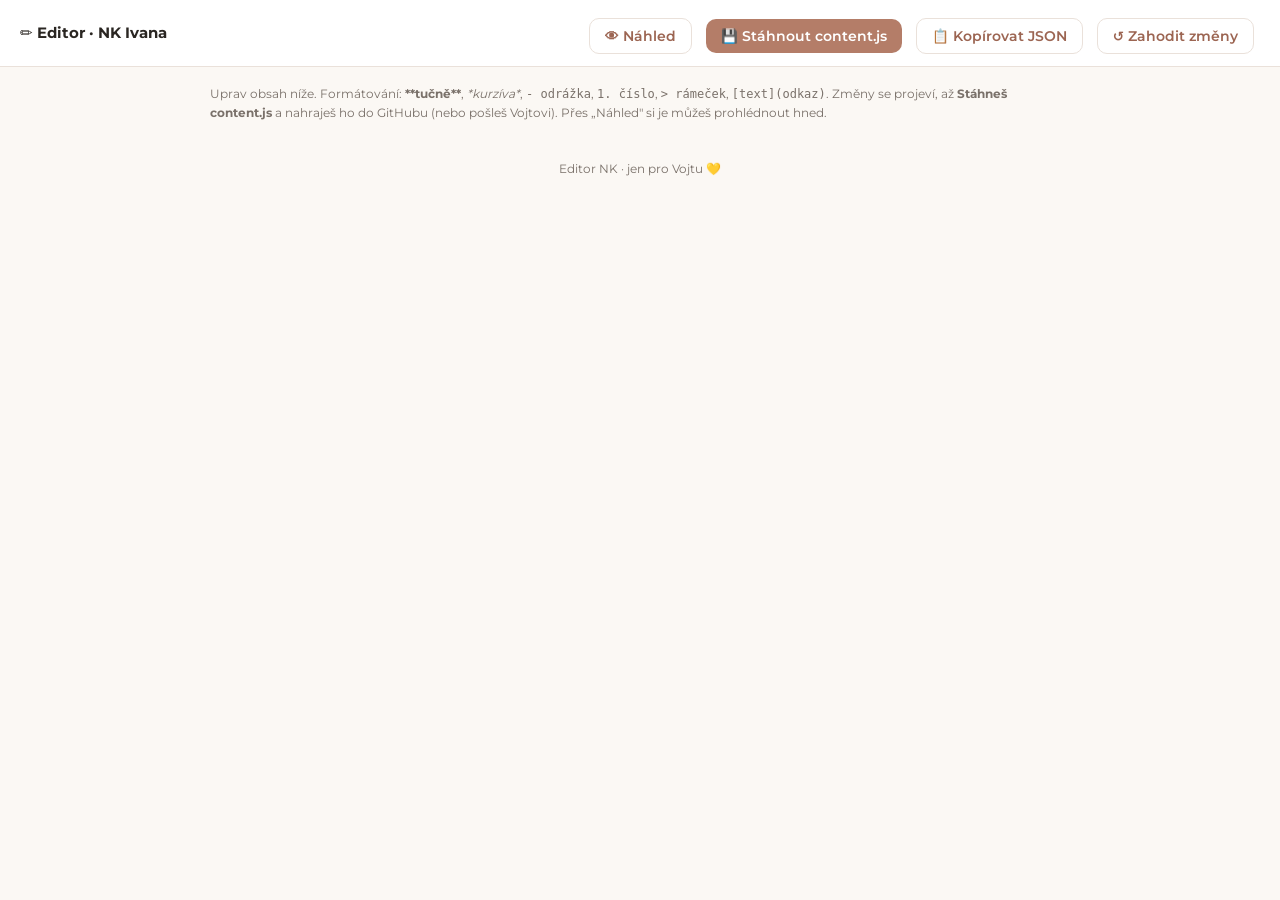
==== editor.html @ ec61531f "Light verze + editor (data-driven web)" ====
<!doctype html>
<html lang="cs">
<head>
<meta charset="utf-8">
<meta name="viewport" content="width=device-width,initial-scale=1">
<title>Editor – NK Ivana</title>
<link rel="stylesheet" href="styles.css">
</head>
<body>
<div class="ed-bar">
  <span class="ttl">✏️ Editor · NK Ivana</span>
  <button class="btn ghost" id="previewBtn">👁 Náhled</button>
  <button class="btn" id="downloadBtn">💾 Stáhnout content.js</button>
  <button class="btn ghost" id="copyBtn">📋 Kopírovat JSON</button>
  <button class="btn ghost" id="resetBtn">↺ Zahodit změny</button>
</div>
<div class="wrap" style="padding-top:16px">
  <p class="hint">Uprav obsah níže. Formátování: <b>**tučně**</b>, <i>*kurzíva*</i>, <code>- odrážka</code>, <code>1. číslo</code>, <code>&gt; rámeček</code>, <code>[text](odkaz)</code>. Změny se projeví, až <b>Stáhneš content.js</b> a nahraješ ho do GitHubu (nebo pošleš Vojtovi). Přes „Náhled" si je můžeš prohlédnout hned.</p>
  <div id="editor"></div>
  <div class="foot">Editor NK · jen pro Vojtu 💛</div>
</div>
<dialog id="prev">
  <div class="ed-bar"><span class="ttl">Náhled</span><button class="btn ghost" id="prevClose">Zavřít</button></div>
  <div id="prevBody" style="max-height:78vh;overflow:auto;padding:16px 4px"></div>
</dialog>
<script src="content.js"></script>
<script src="render.js"></script>
<script src="editor.js"></script>
</body>
</html>
---- styles.css ----
@font-face{font-family:'Mont';src:url([data-uri]) format('woff2');font-weight:400;font-display:swap}
@font-face{font-family:'Mont';src:url([data-uri]) format('woff2');font-weight:600;font-display:swap}
@font-face{font-family:'Mont';src:url([data-uri]) format('woff2');font-weight:700;font-display:swap}
:root{--paper:#FBF8F4;--card:#FFFFFF;--ink:#2A2622;--ink2:#7A716A;--rose:#B47D68;--rose-dk:#9C6552;--rose-tint:#F4E9E2;--line:#EAE1DA;--done:#6E8B6B;--done-tint:#EAF0E7;--shadow:0 1px 2px rgba(60,40,30,.04),0 6px 20px rgba(120,80,60,.06)}
*{box-sizing:border-box}
html{color-scheme:light}
body{margin:0;background:var(--paper);color:var(--ink);font-family:'Mont',system-ui,'Segoe UI',sans-serif;font-size:15px;line-height:1.55;-webkit-font-smoothing:antialiased}
a{color:var(--rose-dk);text-decoration:none}a:hover{text-decoration:underline}
.wrap{max-width:900px;margin:0 auto;padding:0 20px}
.top{position:sticky;top:0;z-index:20;background:rgba(251,248,244,.9);backdrop-filter:blur(8px);border-bottom:1px solid var(--line)}
.top-in{max-width:900px;margin:0 auto;padding:10px 20px;display:flex;align-items:center;gap:12px}
.logo{width:34px;height:34px;border-radius:8px;flex:0 0 auto}
.brand{font-weight:700;font-size:15px;letter-spacing:.2px}
.brand small{display:block;font-weight:600;font-size:11px;color:var(--ink2);letter-spacing:.3px}
.tabs{display:flex;gap:4px;overflow-x:auto;max-width:900px;margin:0 auto;padding:0 16px 10px}
.tab{flex:0 0 auto;border:none;background:none;color:var(--ink2);font-family:inherit;font-weight:600;font-size:13.5px;padding:8px 14px;border-radius:999px;cursor:pointer;white-space:nowrap}
.tab[aria-selected="true"]{background:var(--rose);color:#fff}
.panel{display:none;padding:26px 0 80px}
.panel.on{display:block;animation:fade .25s ease}
@keyframes fade{from{opacity:0;transform:translateY(4px)}to{opacity:1;transform:none}}
@media (prefers-reduced-motion:reduce){.panel.on{animation:none}}
h1{font-size:26px;line-height:1.15;margin:.2em 0 .1em;text-wrap:balance}
h2{font-size:19px;margin:1.6em 0 .5em}
h4{font-size:13.5px;margin:14px 0 4px;color:var(--rose-dk);text-transform:uppercase;letter-spacing:.06em}
.eyebrow{text-transform:uppercase;letter-spacing:.12em;font-size:11px;font-weight:600;color:var(--rose-dk)}
.lead{color:var(--ink2);font-size:15.5px;margin:.2em 0 1em}
.hero-logo{width:66px;height:66px;border-radius:14px;display:block;margin-bottom:10px}
.card{background:var(--card);border:1px solid var(--line);border-radius:14px;padding:16px 18px;box-shadow:var(--shadow);margin:12px 0}
.grid2{display:grid;grid-template-columns:1fr 1fr;gap:12px}
@media(max-width:620px){.grid2{grid-template-columns:1fr}}
.callout{background:var(--rose-tint);border-left:3px solid var(--rose);border-radius:0 10px 10px 0;padding:12px 14px;margin:10px 0;font-size:14px}
.muted{color:var(--ink2)}
.btn{display:inline-block;background:var(--rose);color:#fff;font-weight:600;font-size:13.5px;padding:9px 15px;border-radius:10px;margin:6px 6px 0 0;cursor:pointer;border:none;font-family:inherit}
.btn:hover{background:var(--rose-dk);text-decoration:none}
.btn.ghost{background:transparent;color:var(--rose-dk);border:1px solid var(--line)}
.tiles{display:grid;grid-template-columns:1fr 1fr 1fr;gap:10px;margin-top:10px}
@media(max-width:620px){.tiles{grid-template-columns:1fr}}
.tile{display:block;background:var(--card);border:1px solid var(--line);border-radius:12px;padding:14px;box-shadow:var(--shadow)}
.tile b{display:block;margin-bottom:2px}.tile span{font-size:12.5px;color:var(--ink2)}
.progress{position:sticky;top:98px;z-index:10;background:rgba(251,248,244,.94);backdrop-filter:blur(6px);padding:10px 0 12px;margin-bottom:6px}
.pbar{height:8px;background:var(--line);border-radius:99px;overflow:hidden}
.pbar i{display:block;height:100%;width:0;background:var(--rose);border-radius:99px;transition:width .35s ease}
.pmeta{display:flex;justify-content:space-between;font-size:12.5px;color:var(--ink2);margin-bottom:6px}
.pmeta b{color:var(--ink);font-variant-numeric:tabular-nums}
.week{border:1px solid var(--line);border-radius:14px;background:var(--card);margin:12px 0;overflow:hidden;box-shadow:var(--shadow)}
.week-h{width:100%;display:flex;align-items:center;justify-content:space-between;gap:12px;background:none;border:none;cursor:pointer;padding:14px 16px;font-family:inherit;color:var(--ink);text-align:left}
.week-name{font-weight:700;font-size:15px;display:block}
.week-sub{font-size:12.5px;color:var(--ink2)}
.week-meta{display:flex;align-items:center;gap:10px;flex:0 0 auto}
.wk-count{font-size:12px;font-weight:600;color:var(--rose-dk);background:var(--rose-tint);padding:3px 9px;border-radius:99px;font-variant-numeric:tabular-nums}
.chev{color:var(--ink2);transition:transform .2s}
.week-h[aria-expanded="true"] .chev{transform:rotate(180deg)}
.week-body{padding:0 14px 12px;display:flex;flex-direction:column;gap:10px}
.day{border:1px solid var(--line);border-radius:12px;padding:13px 14px;background:var(--paper)}
.day.done{border-color:var(--done);background:var(--done-tint)}
.day-top{display:flex;align-items:center;gap:10px}
.dow{font-weight:700;font-size:12px;color:var(--rose-dk);background:var(--rose-tint);padding:3px 9px;border-radius:7px;white-space:nowrap}
.day.done .dow{color:var(--done);background:transparent;border:1px solid var(--done)}
.day-title{font-size:14.5px;font-weight:600;margin:0;flex:1}
.donepill{display:flex;align-items:center;gap:6px;font-size:12.5px;font-weight:600;color:var(--ink2);cursor:pointer;flex:0 0 auto;user-select:none}
.donepill input{accent-color:var(--done);width:16px;height:16px}
.day.done .donepill{color:var(--done)}
.goal{font-size:13.5px;margin:9px 0 6px}
.goal .k{display:inline-block;font-size:10.5px;font-weight:700;text-transform:uppercase;letter-spacing:.08em;color:var(--rose-dk);margin-right:5px}
.pblink{font-weight:600;white-space:nowrap}
.steps{list-style:none;margin:6px 0;padding:0;display:flex;flex-direction:column;gap:5px}
.chk{display:flex;gap:9px;align-items:flex-start;font-size:13.5px;cursor:pointer}
.chk input{margin-top:3px;accent-color:var(--rose);width:15px;height:15px;flex:0 0 auto}
.chk input:checked+span{color:var(--ink2);text-decoration:line-through}
.outwrap{margin-top:9px}
.lbl{display:block;font-size:11px;font-weight:600;text-transform:uppercase;letter-spacing:.08em;color:var(--ink2);margin-bottom:4px}
textarea.out{width:100%;border:1px solid var(--line);border-radius:9px;background:var(--card);color:var(--ink);font-family:inherit;font-size:13.5px;padding:8px 10px;resize:vertical}
textarea.out:focus{outline:2px solid var(--rose);outline-offset:1px;border-color:transparent}
.deliver{font-size:12px;color:var(--ink2);margin:6px 0 0}
.pb{scroll-margin-top:150px;background:var(--card);border:1px solid var(--line);border-radius:14px;padding:16px 18px;margin:12px 0;box-shadow:var(--shadow)}
.pb-h{font-size:17px;margin:0 0 6px}
.pb .qh,.pb p{font-size:13.5px}
.pb ul,.pb ol{margin:4px 0;padding-left:20px}.pb li{margin:3px 0;font-size:13.5px}
.pbnav{display:flex;flex-wrap:wrap;gap:6px;margin:6px 0 4px}
.pbnav a{font-size:12.5px;background:var(--rose-tint);color:var(--rose-dk);padding:5px 10px;border-radius:99px;font-weight:600}
.pbnav a:hover{text-decoration:none;background:var(--rose);color:#fff}
#outbox{width:100%;min-height:280px;border:1px solid var(--line);border-radius:12px;background:var(--card);color:var(--ink);font-family:'Mont',monospace;font-size:13px;line-height:1.5;padding:14px;resize:vertical}
.toast{position:fixed;bottom:22px;left:50%;transform:translateX(-50%) translateY(20px);background:var(--ink);color:var(--paper);padding:10px 18px;border-radius:99px;font-size:13.5px;font-weight:600;opacity:0;transition:.3s;pointer-events:none;z-index:50}
.toast.show{opacity:1;transform:translateX(-50%) translateY(0)}
.foot{color:var(--ink2);font-size:12px;text-align:center;padding:30px 0}
/* editor */
.ed-bar{position:sticky;top:0;z-index:30;background:var(--card);border-bottom:1px solid var(--line);padding:12px 20px;display:flex;flex-wrap:wrap;gap:8px;align-items:center}
.ed-bar .ttl{font-weight:700;margin-right:auto}
.ed-sec{background:var(--card);border:1px solid var(--line);border-radius:12px;margin:12px 0;box-shadow:var(--shadow);overflow:hidden}
.ed-sec>summary{cursor:pointer;padding:12px 16px;font-weight:700;list-style:none}
.ed-sec>summary::-webkit-details-marker{display:none}
.ed-sec[open]>summary{border-bottom:1px solid var(--line)}
.ed-body{padding:14px 16px}
.fld{margin:10px 0}
.fld label{display:block;font-size:11px;font-weight:600;text-transform:uppercase;letter-spacing:.06em;color:var(--ink2);margin-bottom:4px}
.fld input,.fld textarea,.fld select{width:100%;border:1px solid var(--line);border-radius:8px;padding:8px 10px;font-family:inherit;font-size:14px;background:var(--paper);color:var(--ink)}
.fld textarea{resize:vertical;min-height:60px}
.ed-day{border:1px solid var(--line);border-radius:10px;padding:12px;margin:10px 0;background:var(--paper)}
.ed-day .row{display:flex;gap:8px;flex-wrap:wrap}.ed-day .row>*{flex:1;min-width:120px}
.ed-week{border:1px solid var(--line);border-radius:12px;padding:12px;margin:12px 0}
.ed-actions{display:flex;gap:8px;flex-wrap:wrap;margin-top:8px}
.mini{font-size:12px;padding:5px 10px;border-radius:8px;border:1px solid var(--line);background:var(--paper);color:var(--rose-dk);cursor:pointer;font-family:inherit;font-weight:600}
.mini.del{color:#a3462f}
.hint{font-size:12px;color:var(--ink2);margin:2px 0 8px}
dialog{border:none;border-radius:16px;padding:0;max-width:820px;width:92%;box-shadow:0 20px 60px rgba(0,0,0,.3)}
dialog::backdrop{background:rgba(40,30,25,.45)}
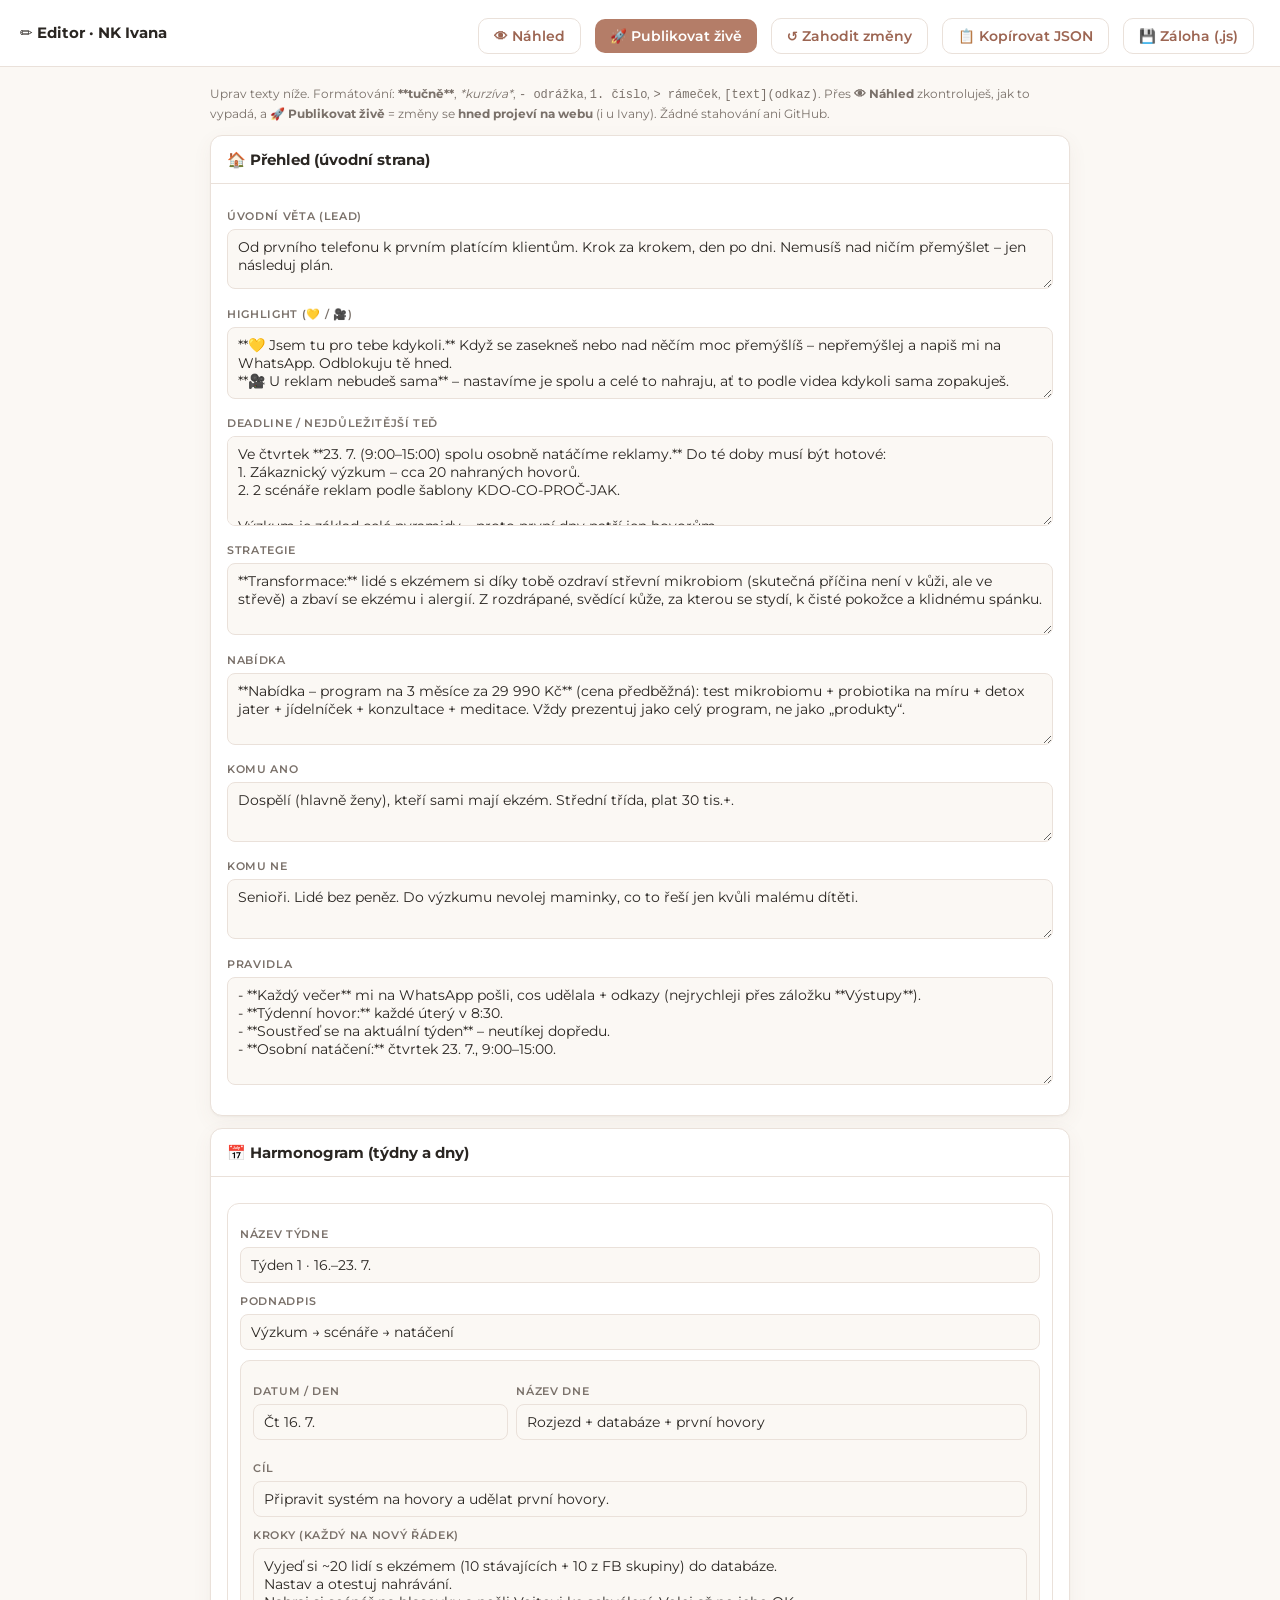
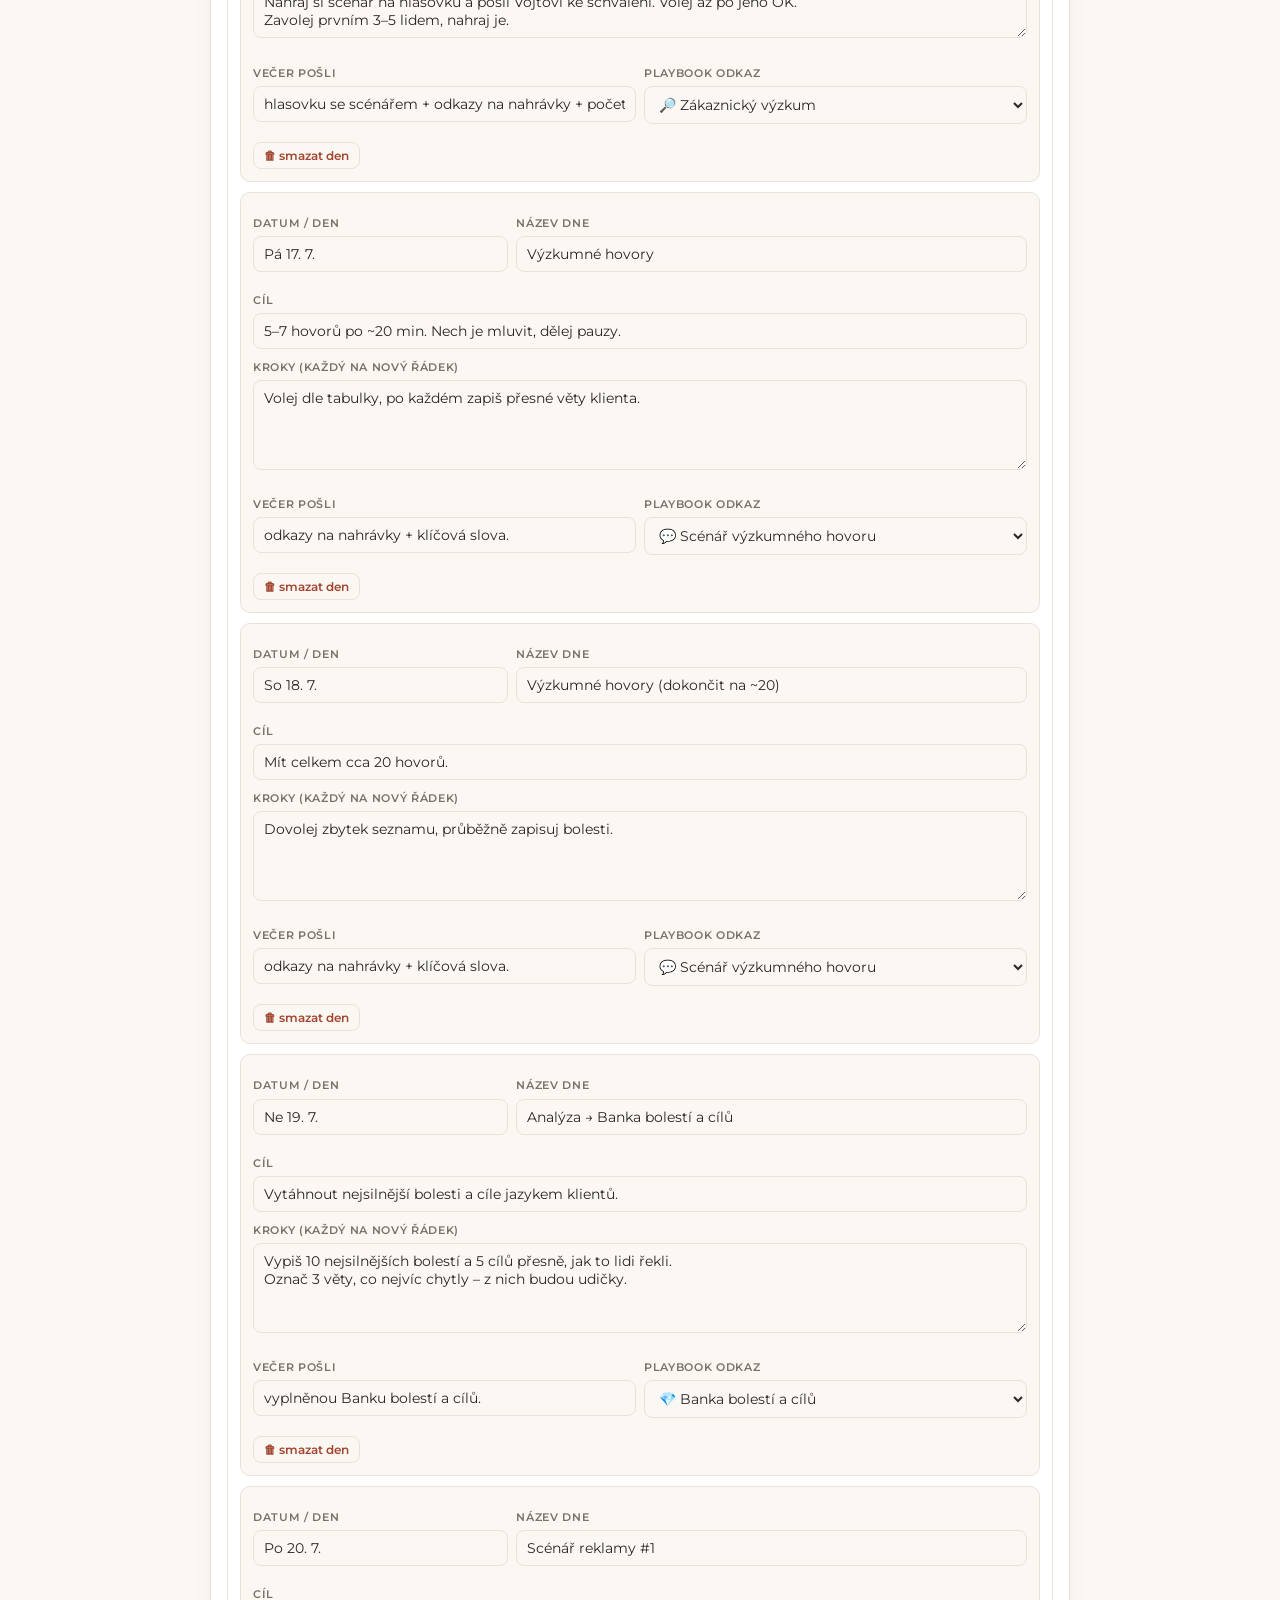
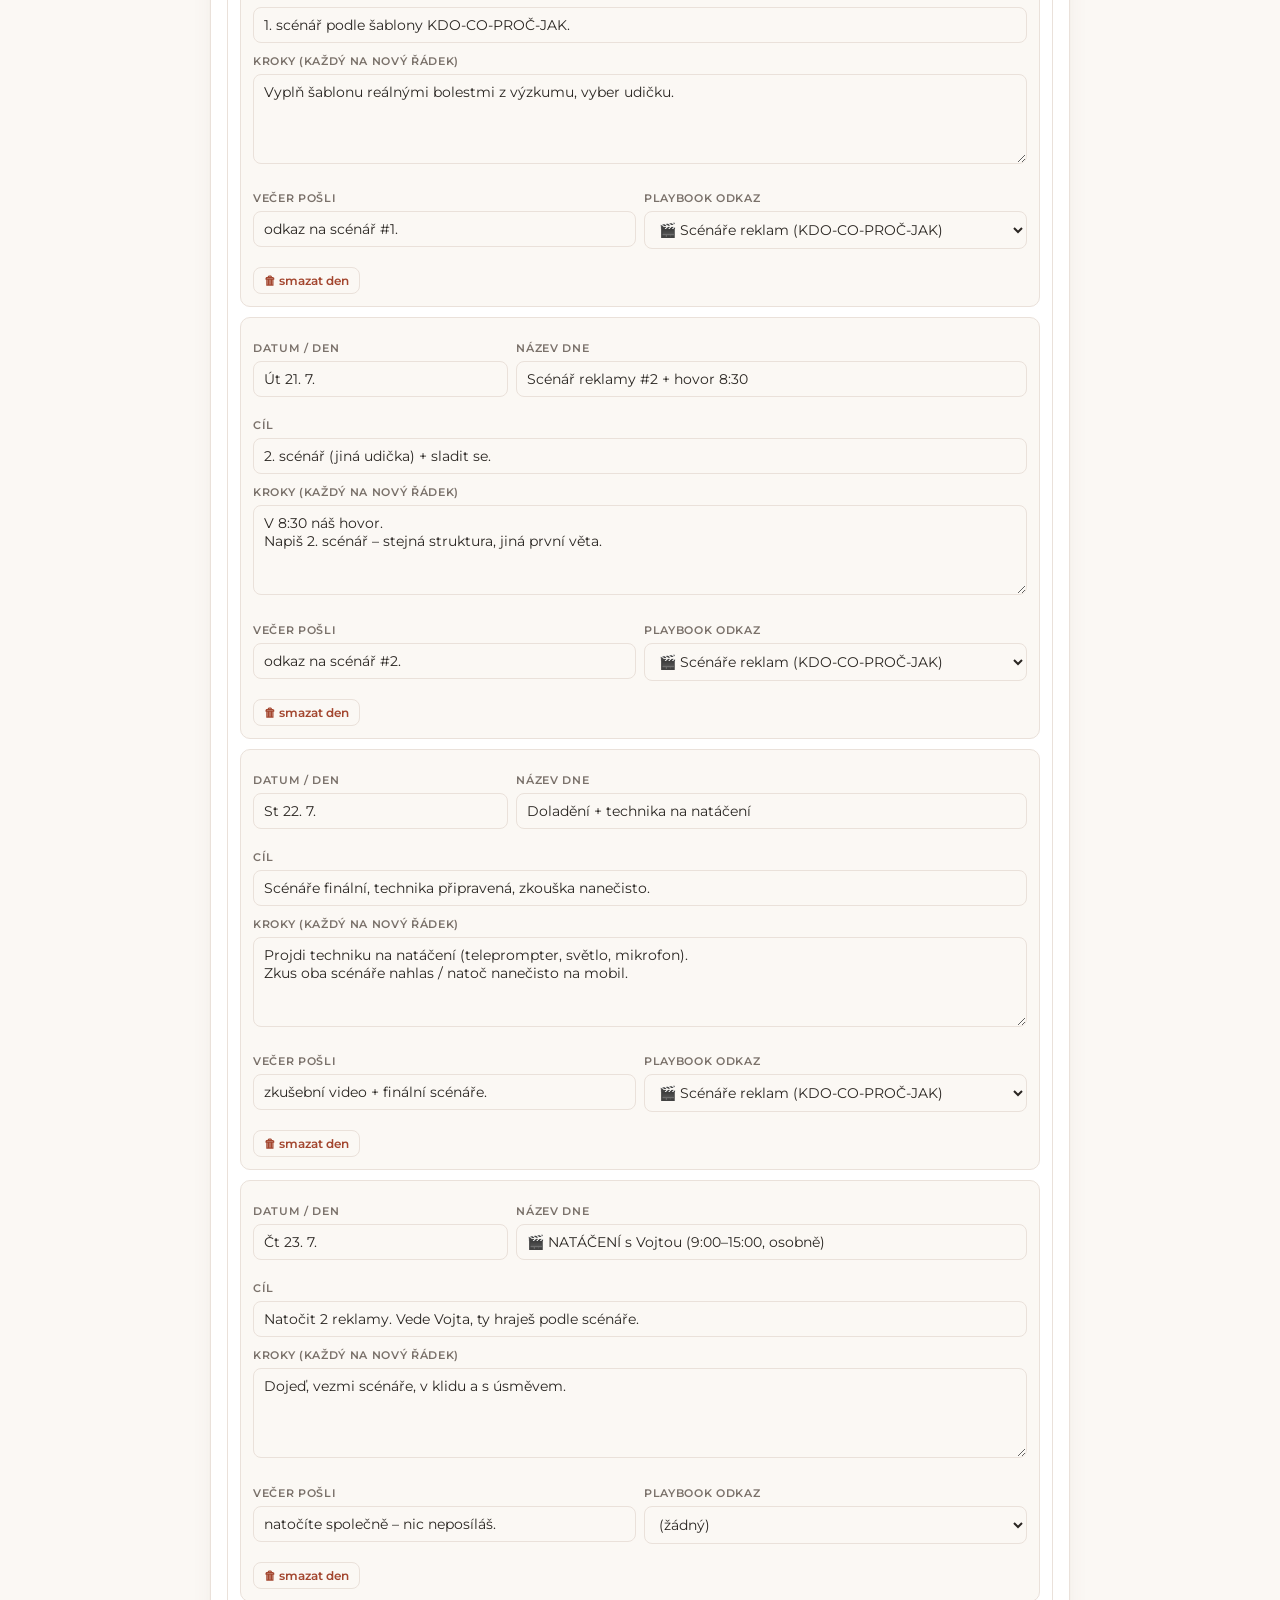
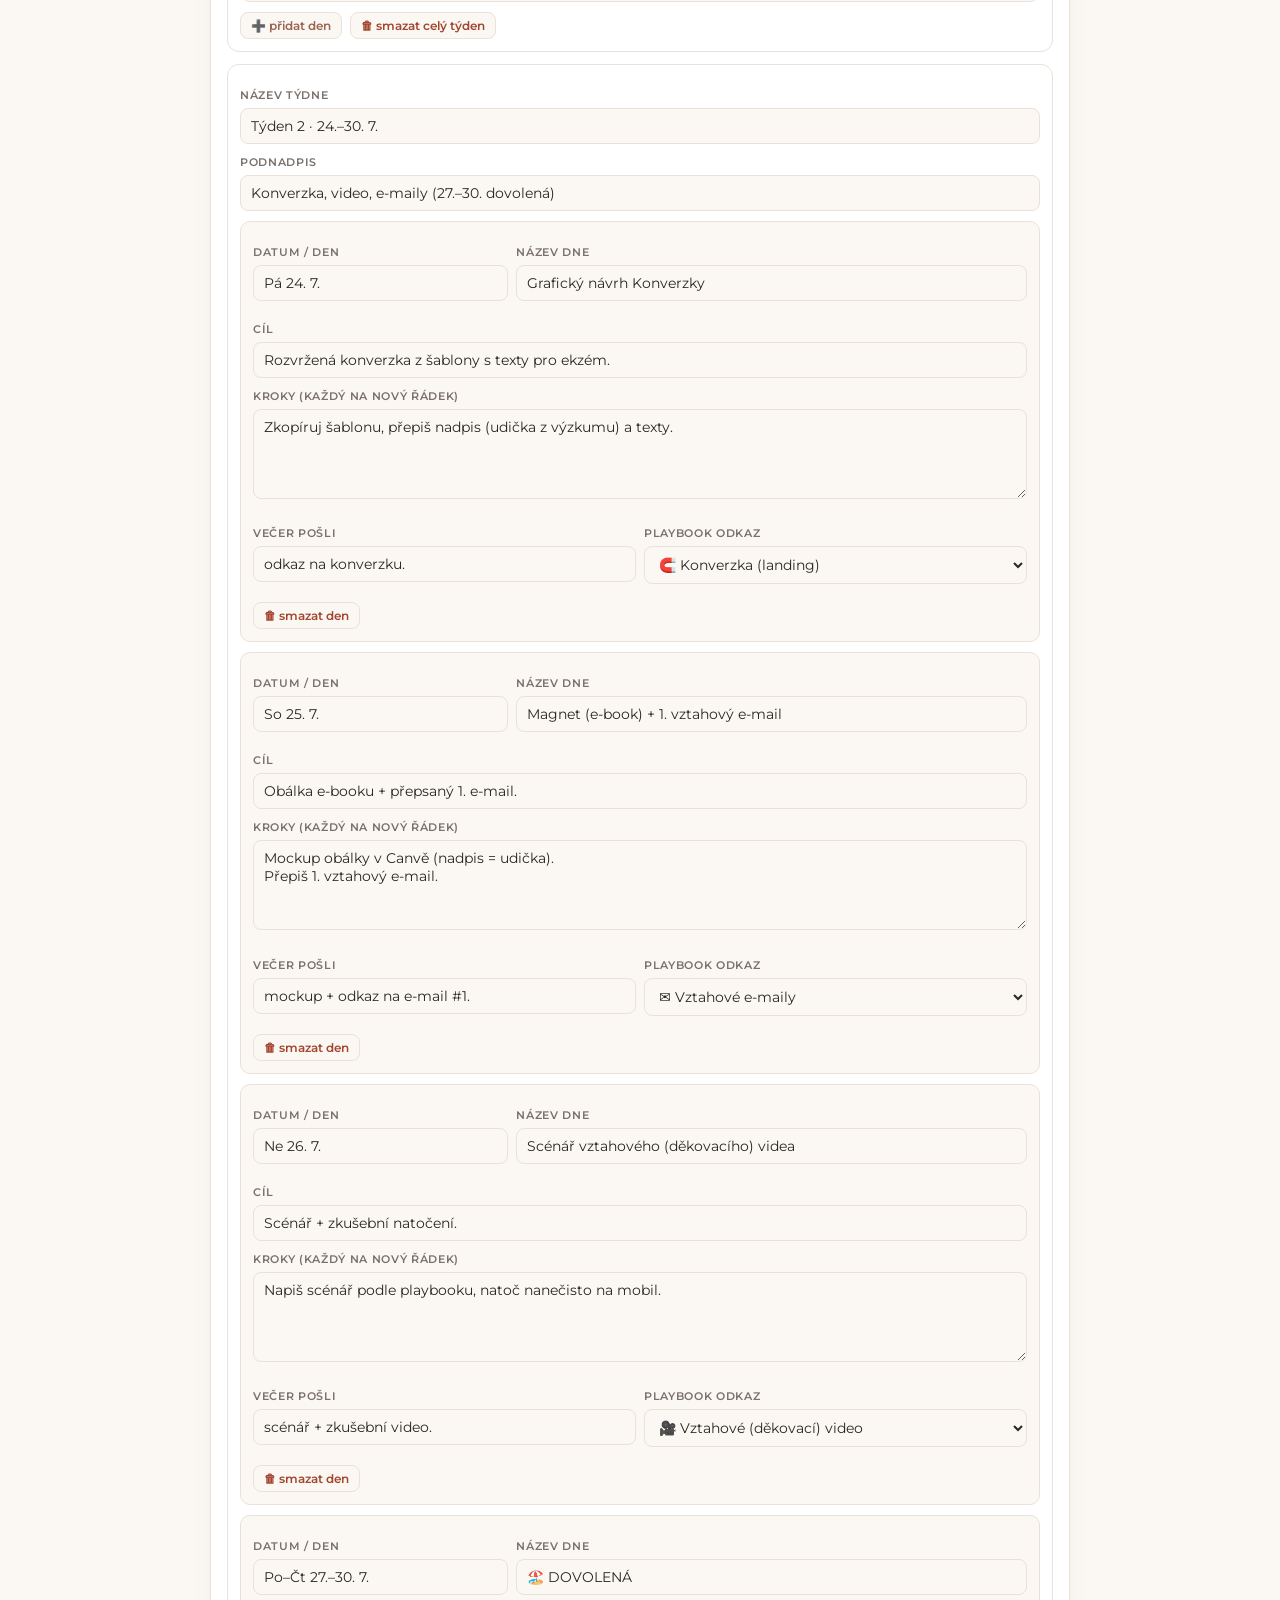
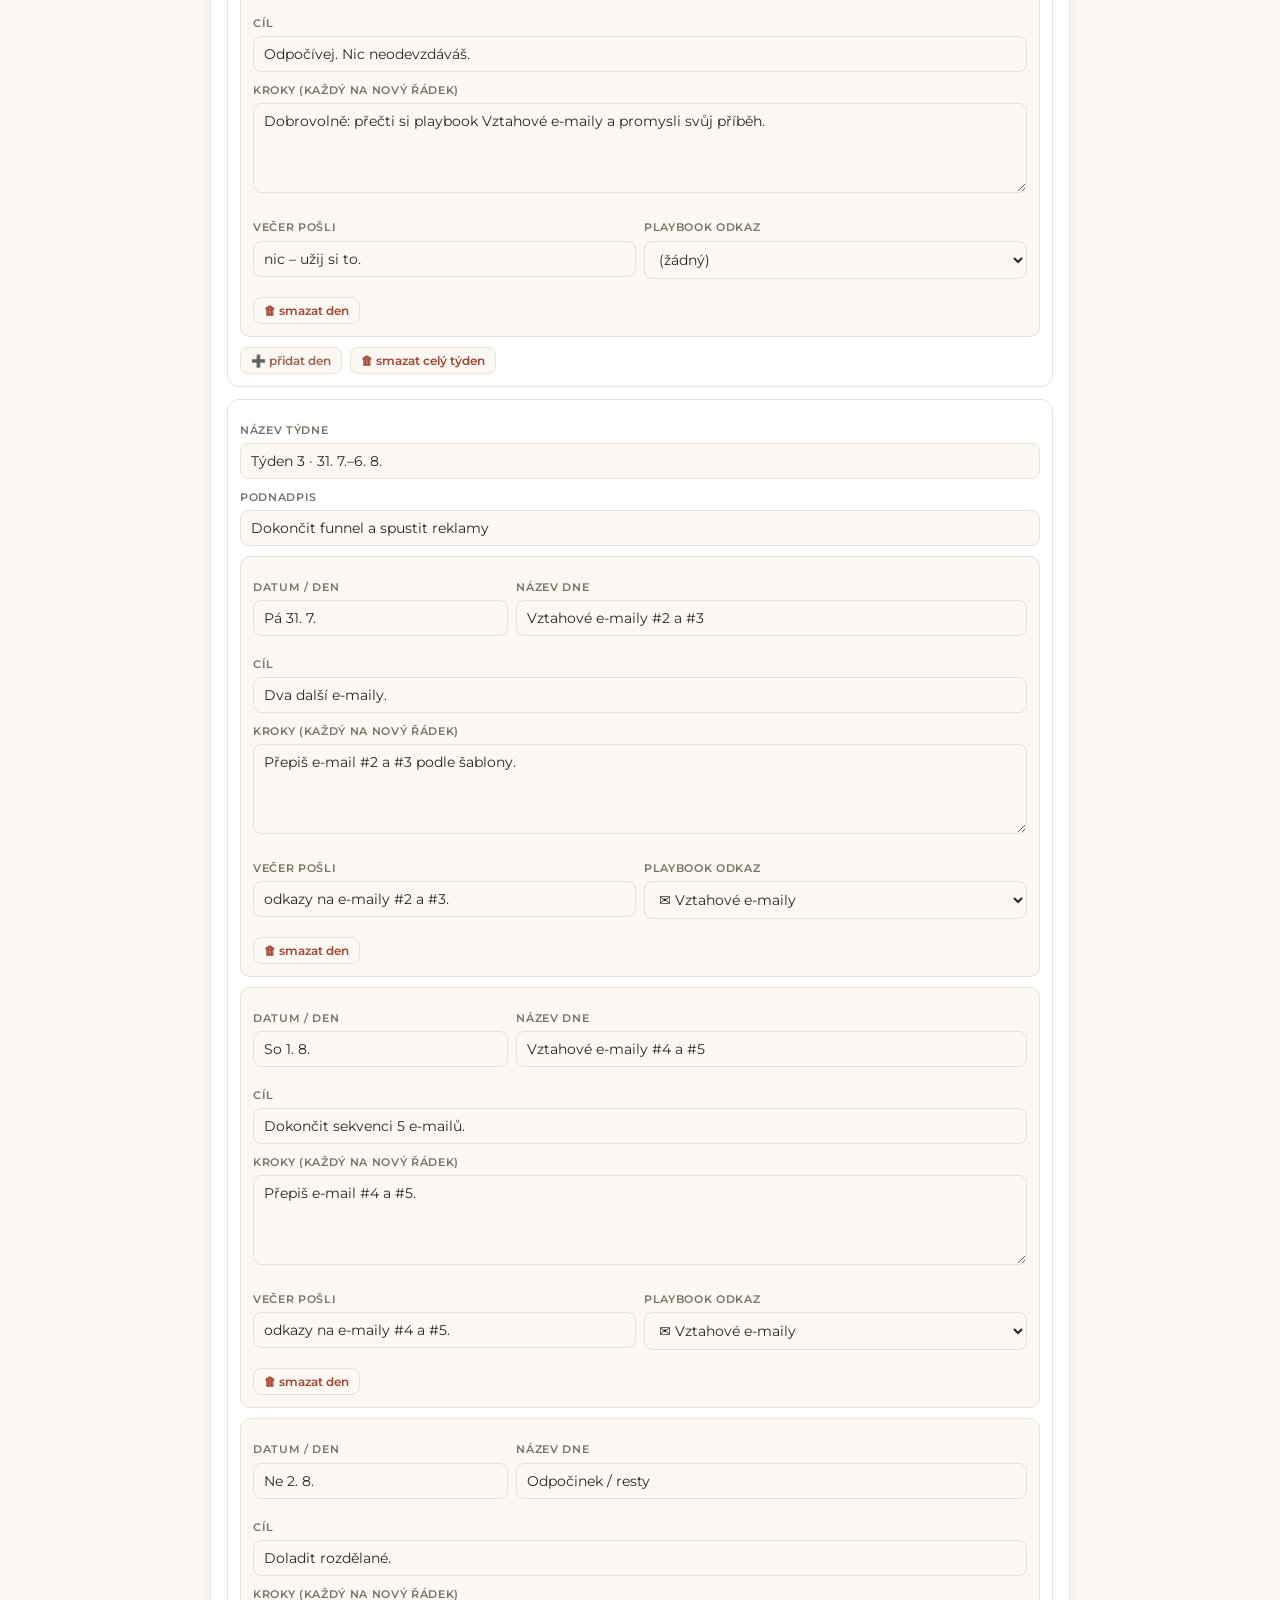
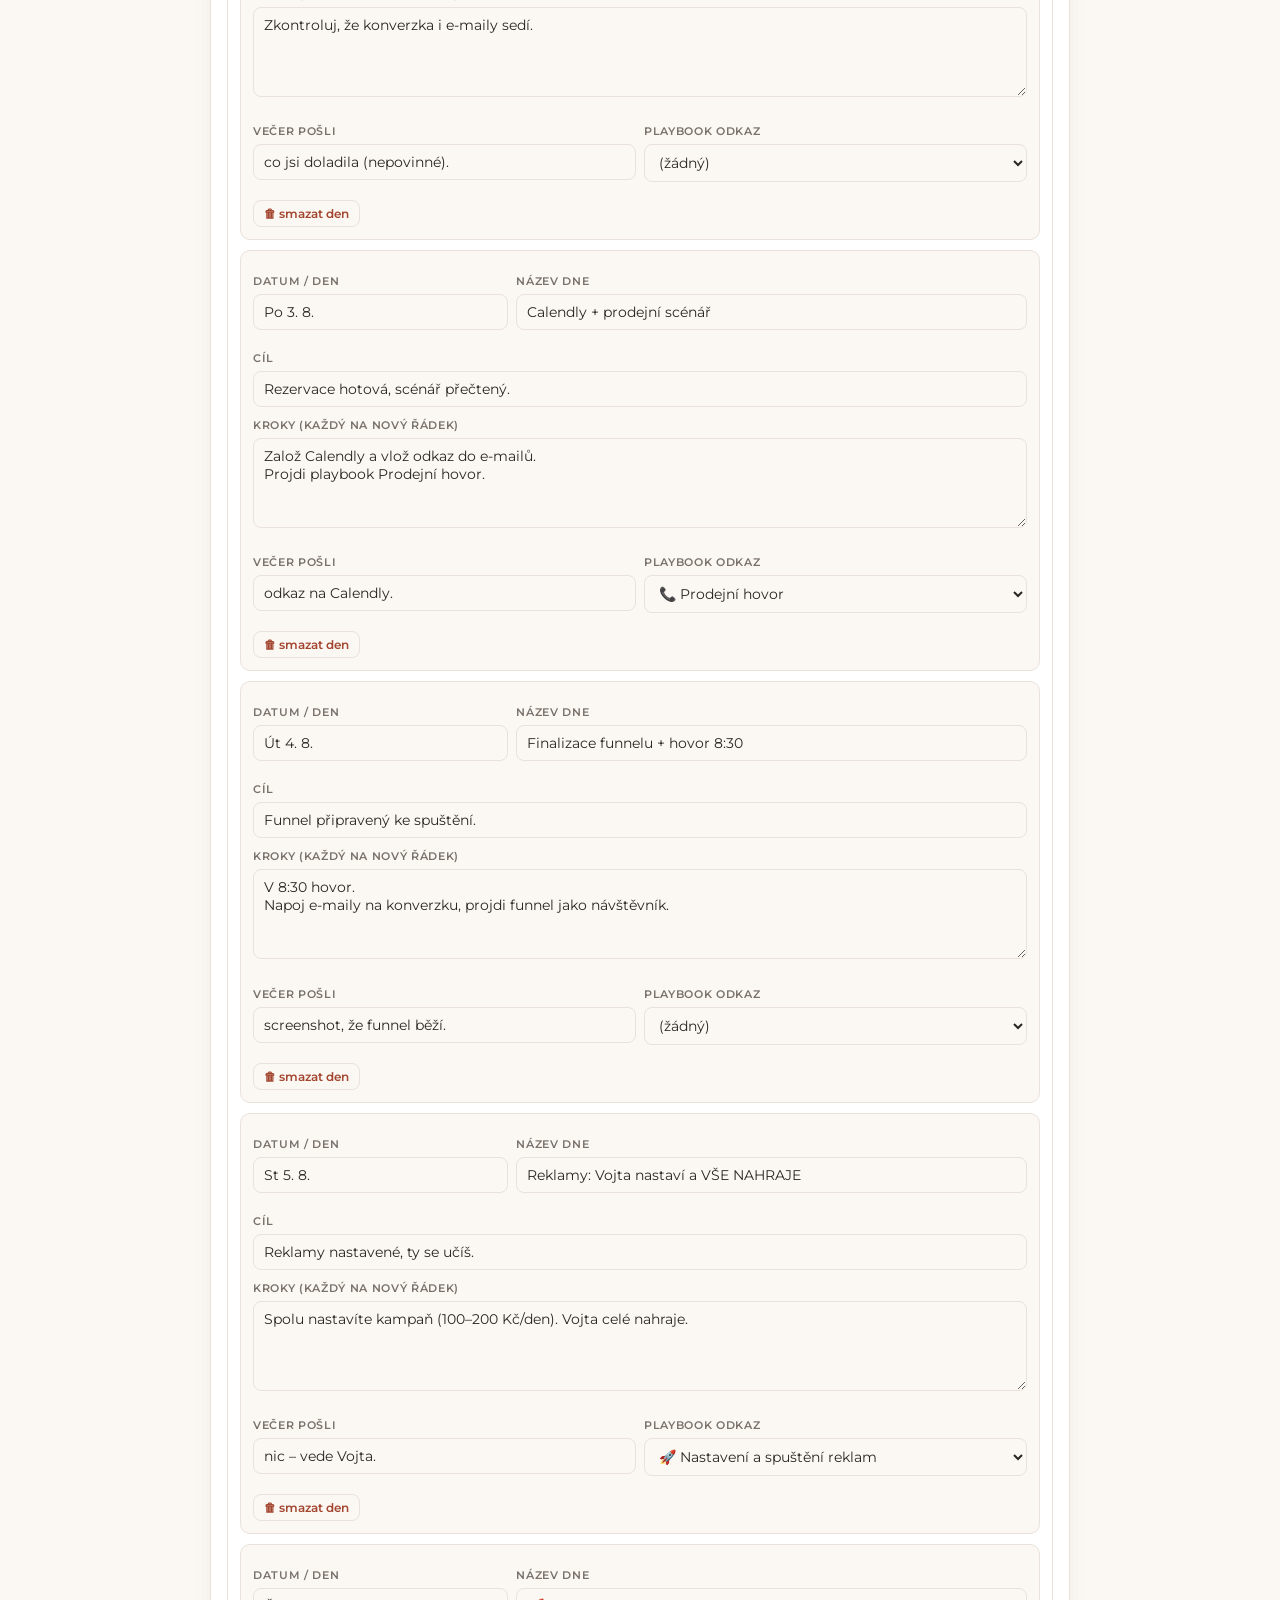
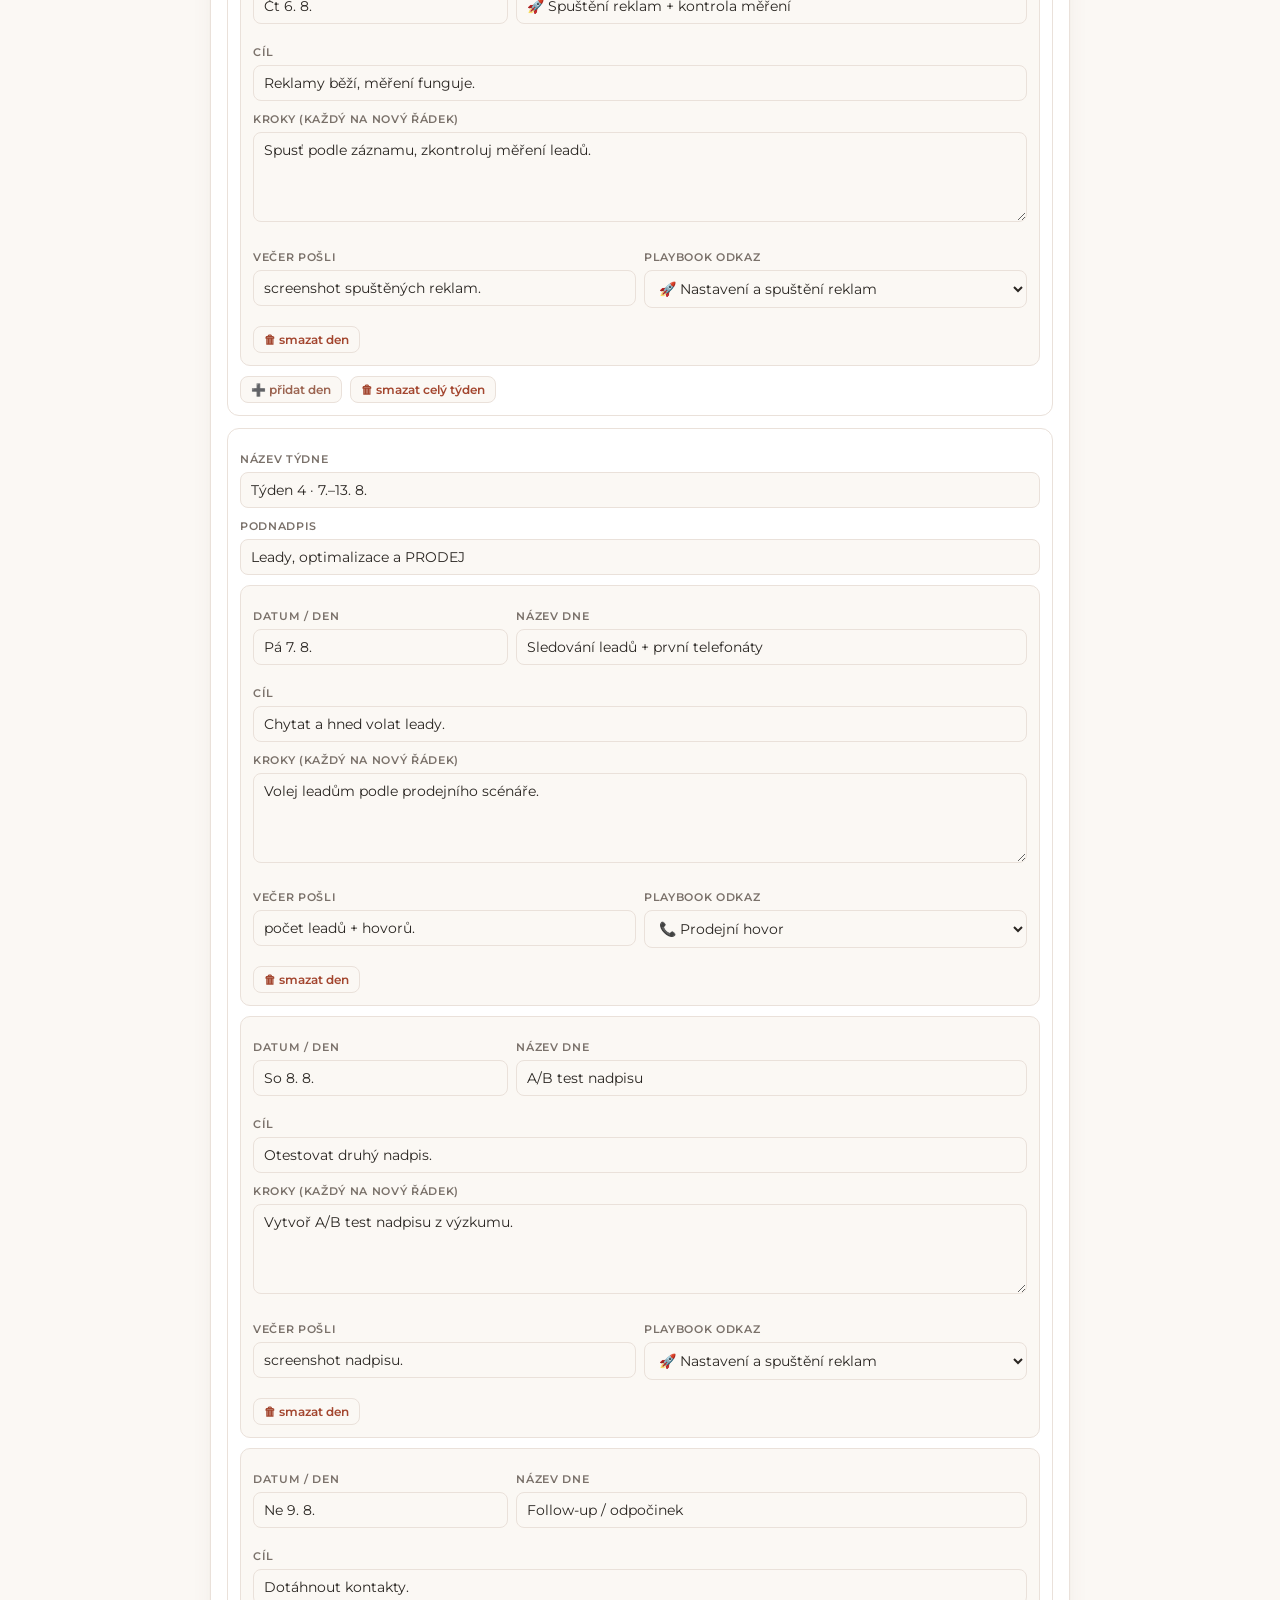
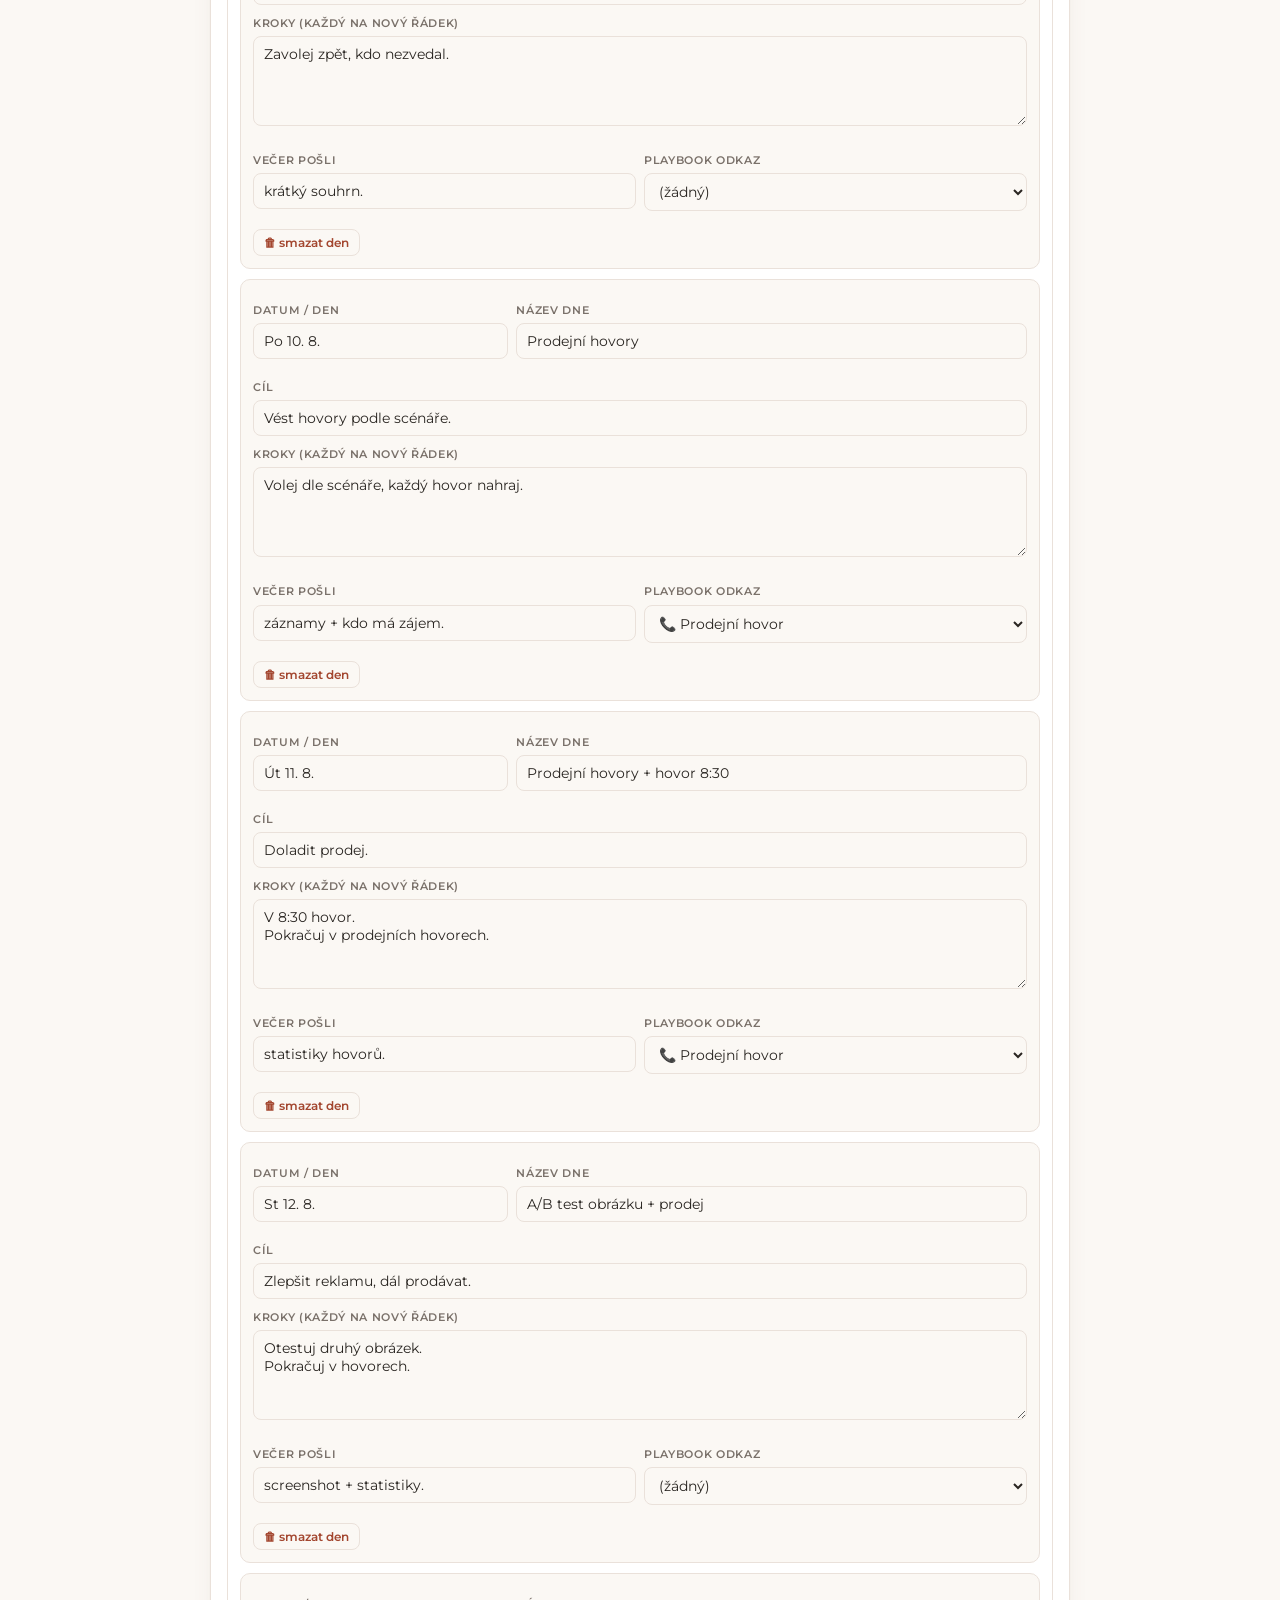
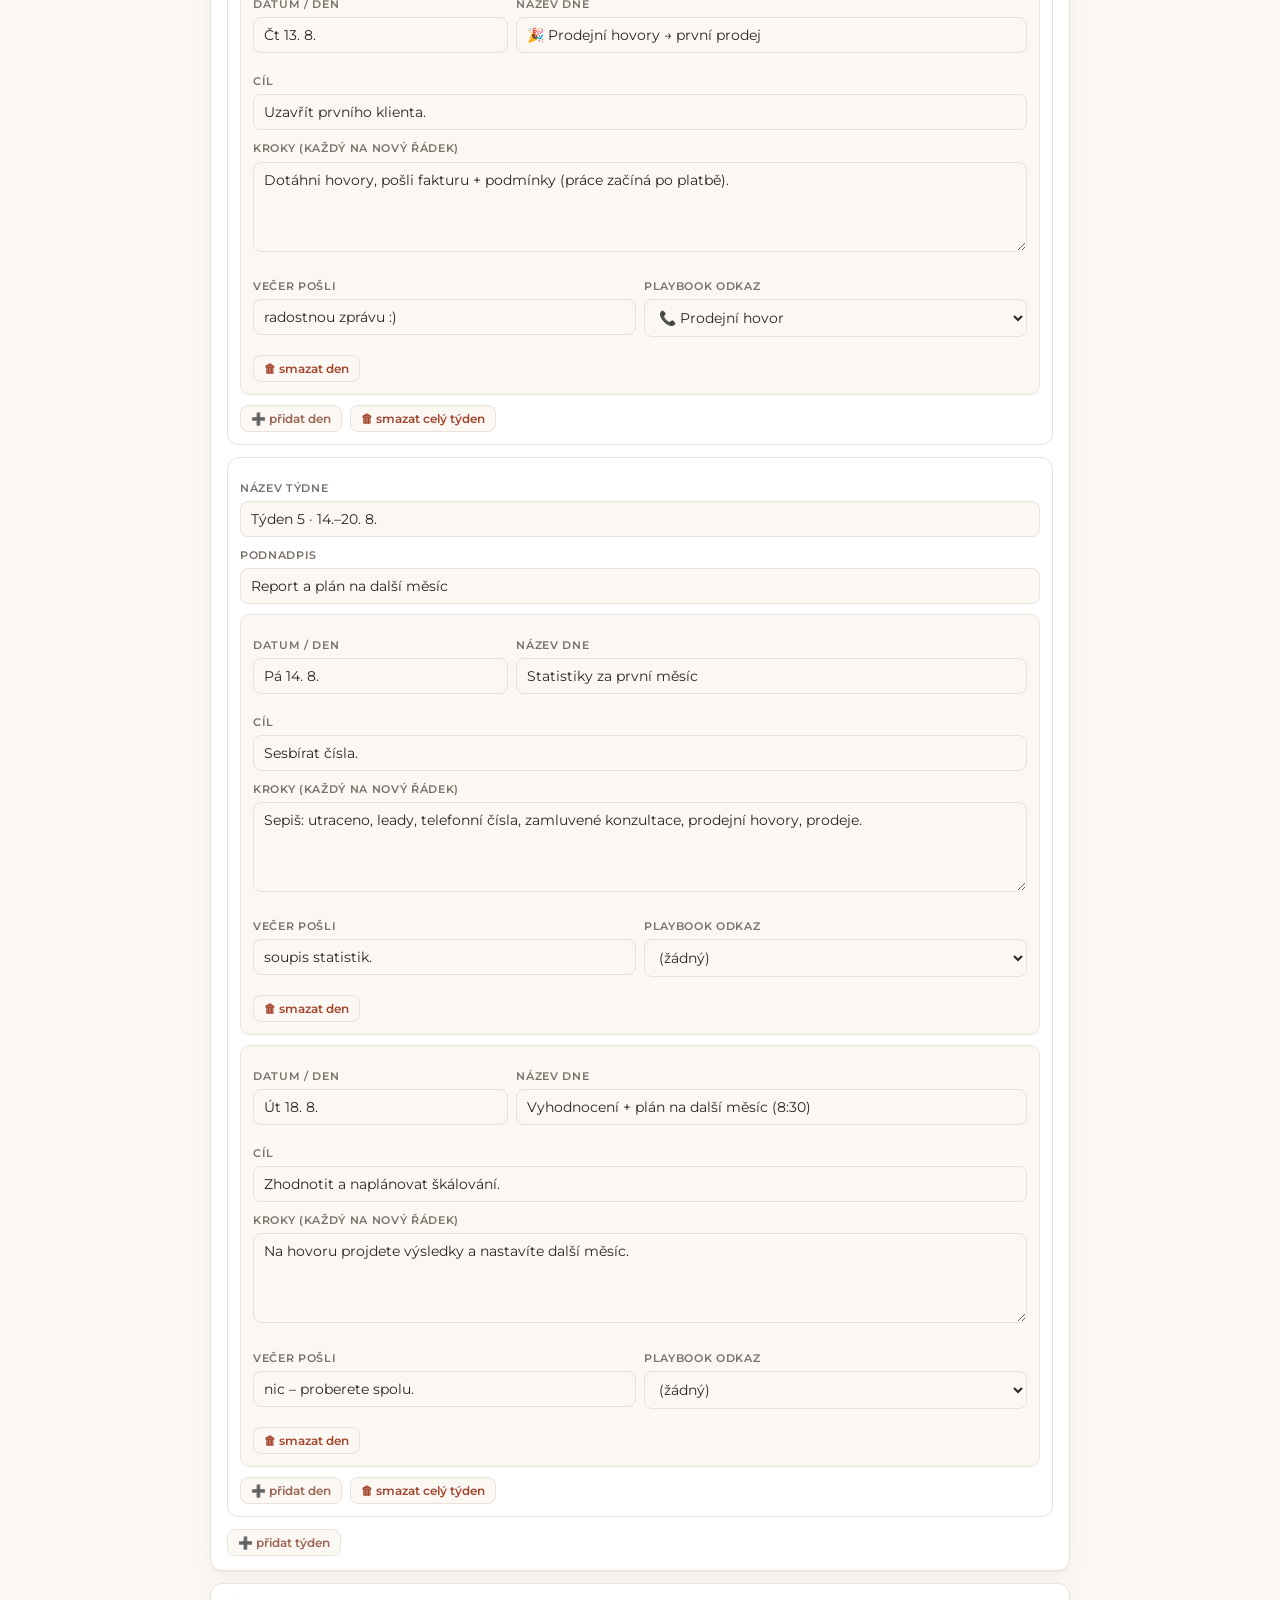
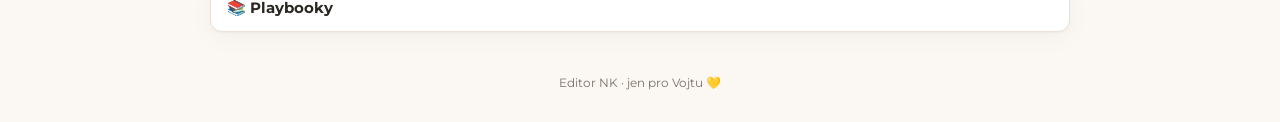
==== commit cf03f40f: "Supabase napojení: živý editor (Publikovat) + sdílená data (Ivana↔Vojta)" ====
--- a/editor.html
+++ b/editor.html
@@ -4,18 +4,19 @@
 <meta charset="utf-8">
 <meta name="viewport" content="width=device-width,initial-scale=1">
 <title>Editor – NK Ivana</title>
-<link rel="stylesheet" href="styles.css">
+<link rel="stylesheet" href="styles.css?v=1784153114">
 </head>
 <body>
 <div class="ed-bar">
   <span class="ttl">✏️ Editor · NK Ivana</span>
   <button class="btn ghost" id="previewBtn">👁 Náhled</button>
-  <button class="btn" id="downloadBtn">💾 Stáhnout content.js</button>
+  <button class="btn" id="downloadBtn">🚀 Publikovat živě</button>
+  <button class="btn ghost" id="resetBtn">↺ Zahodit změny</button>
   <button class="btn ghost" id="copyBtn">📋 Kopírovat JSON</button>
-  <button class="btn ghost" id="resetBtn">↺ Zahodit změny</button>
+  <button class="btn ghost" id="downloadJson">💾 Záloha (.js)</button>
 </div>
 <div class="wrap" style="padding-top:16px">
-  <p class="hint">Uprav obsah níže. Formátování: <b>**tučně**</b>, <i>*kurzíva*</i>, <code>- odrážka</code>, <code>1. číslo</code>, <code>&gt; rámeček</code>, <code>[text](odkaz)</code>. Změny se projeví, až <b>Stáhneš content.js</b> a nahraješ ho do GitHubu (nebo pošleš Vojtovi). Přes „Náhled" si je můžeš prohlédnout hned.</p>
+  <p class="hint">Uprav texty níže. Formátování: <b>**tučně**</b>, <i>*kurzíva*</i>, <code>- odrážka</code>, <code>1. číslo</code>, <code>&gt; rámeček</code>, <code>[text](odkaz)</code>. Přes <b>👁 Náhled</b> zkontroluješ, jak to vypadá, a <b>🚀 Publikovat živě</b> = změny se <b>hned projeví na webu</b> (i u Ivany). Žádné stahování ani GitHub.</p>
   <div id="editor"></div>
   <div class="foot">Editor NK · jen pro Vojtu 💛</div>
 </div>
@@ -23,8 +24,9 @@
   <div class="ed-bar"><span class="ttl">Náhled</span><button class="btn ghost" id="prevClose">Zavřít</button></div>
   <div id="prevBody" style="max-height:78vh;overflow:auto;padding:16px 4px"></div>
 </dialog>
-<script src="content.js"></script>
-<script src="render.js"></script>
-<script src="editor.js"></script>
+<script src="content.js?v=1784153114"></script>
+<script src="nk-supabase.js?v=1784153114"></script>
+<script src="render.js?v=1784153114"></script>
+<script src="editor.js?v=1784153114"></script>
 </body>
 </html>
--- a/styles.css
+++ b/styles.css
@@ -84,6 +84,37 @@
 .toast{position:fixed;bottom:22px;left:50%;transform:translateX(-50%) translateY(20px);background:var(--ink);color:var(--paper);padding:10px 18px;border-radius:99px;font-size:13.5px;font-weight:600;opacity:0;transition:.3s;pointer-events:none;z-index:50}
 .toast.show{opacity:1;transform:translateX(-50%) translateY(0)}
 .foot{color:var(--ink2);font-size:12px;text-align:center;padding:30px 0}
+/* overview progress + milestones */
+.ovprog{background:var(--card);border:1px solid var(--line);border-radius:14px;padding:16px 18px;box-shadow:var(--shadow);margin:14px 0}
+.ovhead{display:flex;justify-content:space-between;align-items:baseline;margin-bottom:8px;gap:10px}
+.ovpct{font-size:12.5px;color:var(--ink2);white-space:nowrap}
+.ovpct b{color:var(--rose-dk);font-size:16px;font-variant-numeric:tabular-nums}
+.ovbar{height:10px;background:var(--line);border-radius:99px;overflow:hidden}
+.ovbar i{display:block;height:100%;width:0;background:linear-gradient(90deg,var(--rose),var(--rose-dk));border-radius:99px;transition:width .5s ease}
+.miles{display:flex;gap:8px;margin-top:16px;flex-wrap:wrap}
+.mile{flex:1;min-width:120px;display:flex;flex-direction:column;gap:7px;opacity:.45;transition:opacity .3s}
+.mile .dot{width:15px;height:15px;border-radius:50%;border:2px solid var(--line);background:var(--card)}
+.mile .ml{font-size:11.5px;font-weight:600;color:var(--ink2);line-height:1.25}
+.mile.done{opacity:1}
+.mile.done .dot{background:var(--done);border-color:var(--done);box-shadow:0 0 0 4px var(--done-tint)}
+.mile.done .ml{color:var(--ink)}
+/* locked playbooks */
+.pb.locked{opacity:.65}
+.pb .lockmsg{display:none;font-size:13.5px;color:var(--ink2);background:var(--rose-tint);border-radius:10px;padding:12px 14px;margin-top:6px}
+.pb.locked .lockmsg{display:block}
+.pb.locked .pb-content{display:none}
+.pbnav a.locked{background:var(--line);color:var(--ink2)}
+.pbnav a.locked::before{content:"🔒 "}
+/* rozklikávací bloky (accordion) + placeholdery */
+details.acc{border:1px solid var(--line);border-radius:10px;margin:8px 0;overflow:hidden;background:var(--card)}
+details.acc>summary{cursor:pointer;list-style:none;padding:11px 14px;font-weight:600;font-size:13.5px;color:var(--rose-dk);background:var(--rose-tint);display:flex;justify-content:space-between;align-items:center;gap:10px}
+details.acc>summary::-webkit-details-marker{display:none}
+details.acc>summary::after{content:"⌄";font-size:17px;line-height:1;transition:transform .2s;flex:0 0 auto}
+details.acc[open]>summary::after{transform:rotate(180deg)}
+.acc-body{padding:10px 14px}
+.acc-body>*:first-child{margin-top:0}.acc-body>*:last-child{margin-bottom:0}
+.acc-body p{margin:5px 0}
+.ph{background:var(--card);border:1px dashed var(--rose);color:var(--rose-dk);border-radius:5px;padding:0 5px;font-weight:600;font-size:.9em}
 /* editor */
 .ed-bar{position:sticky;top:0;z-index:30;background:var(--card);border-bottom:1px solid var(--line);padding:12px 20px;display:flex;flex-wrap:wrap;gap:8px;align-items:center}
 .ed-bar .ttl{font-weight:700;margin-right:auto}
